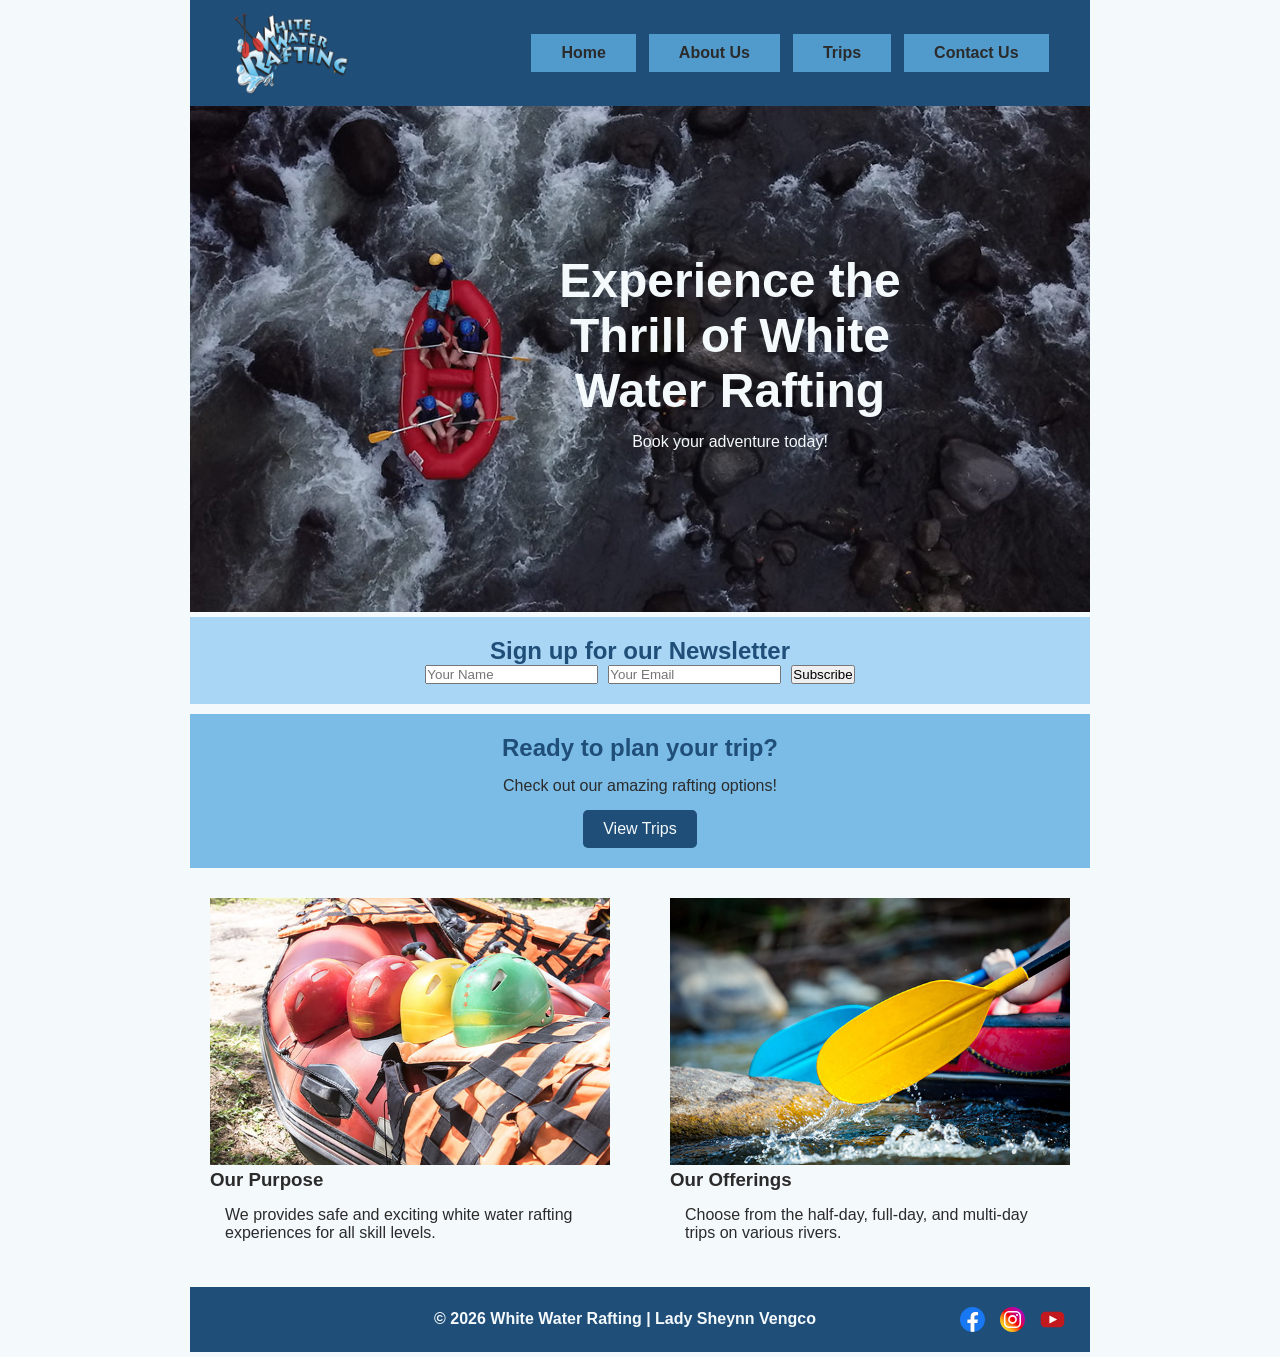
==== wwr/index.html @ a9899e2f "W06" ====
<!DOCTYPE html>
<html lang="en">

<head>
    <meta charset="UTF-8">
    <meta name="viewport" content="width=device-width, initial-scale=1.0">
    <title>Home</title>
    <meta name="description"
      content="The home page will contain some attention grabbing information including company information, call(s) to action, appealing graphics, and other items.">
    <meta name="author" content="Lady Sheynn Vengco">
    <link rel="stylesheet" href="styles/rafting.css">
</head>

<body>
    <header>
        <img src="images/z-wwr-oars.png" alt="WWR logo" width="120">
        <nav>
            <a href="index.html">Home</a>
            <a href="about.html">About Us</a>
            <a href="trips.html">Trips</a>
            <a href="contact.html">Contact Us</a>
        </nav>
    </header>
    <main>
        <section class="home-hero">
            <img src="images/rafting16_1024.jpg" alt="White Water Rafting Hero Image">
            <div class="home-hero-content">
                <h1>Experience the Thrill of White Water Rafting</h1>
                <p>Book your adventure today!</p>
            </div>
        </section>
        <section class="newsletter">
            <h2>Sign up for our Newsletter</h2>
            <form>
                <input type="text" name="name" placeholder="Your Name" required>
                <input type="email" name="email" placeholder="Your Email" required>
                <button type="submit">Subscribe</button>
            </form>
        </section>
        <section class="call-to-action">
            <h2>Ready to plan your trip?</h2>
            <p>Check out our amazing rafting options!</p>
            <a href="trips.html" class="button">View Trips</a>
        </section>
        <section class="grid-layout">
            <div class="grid-item">
                <img src="images/rafting22_600.jpg" alt="Safety Gears">
                <h3>Our Purpose</h3>
                <p>We provides safe and exciting white water rafting experiences for all skill
                    levels.</p>
            </div>
            <div class="grid-item">
                <img src="images/rafting20_600.jpg" alt="Various Trips">
                <h3>Our Offerings</h3>
                <p>Choose from the half-day, full-day, and multi-day trips on various rivers.</p>
            </div>
        </section>
    </main>
    <footer>
        <p>© 2026 White Water Rafting | Lady Sheynn Vengco</p>
        <nav class="socialmedia">
            <a href="https://facebook.com"><img src="images/facebook.svg" alt="Facebook"
                  width="30"></a>
            <a href="https://www.instagram.com/?hl=en"><img src="images/instagram.svg"
                  alt="Instagram" width="30"></a>
            <a href="https://youtube.com"><img src="images/youtube-square.svg" alt="YouTube"
                  width="30"></a>
        </nav>
    </footer>
</body>

</html>
---- wwr/styles/rafting.css ----
:root {
    /* Brand Colors */
    --primary: rgb(31, 78, 121);
    /* deep river blue - header, navbar, buttons */
    --primary-accent: rgba(93, 173, 226, 0.8);
    /* water blue - highlights, links, accents */
    --background: rgb(244, 249, 251);
    /* foam white - background */
    --text-color: rgb(43, 43, 43);
    /* dark rock gray - text color */
    --accent-1: rgba(192, 57, 43, 0.8);
    /* raft red - CTA buttons, important highlights */
    --accent-2: rgb(169, 214, 245);
    /* splash light blue - hover effects, subtle background */

    /* Fonts */
    --heading-font: 'Bebas Neue', 'Oswald', sans-serif;
    /* headings - titles */
    --body-font: 'Open Sans', 'Roboto', sans-serif;
    /* body text - paragraph and content */
    --nav-font: 'Montserrat', sans-serif;
    /* accent font - buttons and menus */
}

/* BASIC LAYOUT ACROSS THE WEBSITE */
* {
    margin: 0;
    padding: 0;
    box-sizing: border-box;
}

header,
main,
footer {
    /* limit page width and set center */
    max-width: 900px;
    margin: 0 auto;
}

/* Body */
body {
    /* font */
    font-family: var(--body-font);
    color: var(--text-color);

    /* background */
    background-color: var(--background);
}

/* Header */
header {
    display: grid;
    align-items: center;
    grid-template-columns: 300px 1fr;

    background-color: var(--primary);
    color: var(--background);
    padding: 10px 20px;
}

header img {
    width: 120px;
    margin-left: 20px;
}

/* Nav */
header nav {
    display: flex;
    justify-content: space-around;
    list-style-type: none;
}

header nav a {
    font-family: var(--nav-font);
    color: var(--text-color);
    text-decoration: none;
    font-weight: bolder;

    padding: 10px 30px;
    background-color: var(--primary-accent);
}

nav a:hover {
    color: var(--primary);
    background-color: var(--background);
}

nav,
p {
    margin: 10px;
    padding: 5px;
}

/* Footer */
footer {
    display: flex;
    align-items: center;
    padding: 5px 10px;
    background-color: var(--primary);
    color: var(--background);
    margin-bottom: 0;
}

footer p {
    flex: 1;
    text-align: center;
    margin: 0;
    padding-left: 100px;

    color: var(--background);
    font-family: var(--nav-font);
    font-weight: bold;
}

.socialmedia {
    display: flex;
    gap: 15px;
    margin-left: auto;
    text-decoration: none;
}

.socialmedia img {
    width: 25px;
    height: auto;
    display: block;
}

/* HOME PAGE */
/* Hero Section */
.home-hero {
    position: relative;
    max-width: 900px;
    margin: 0 auto;
}

.home-hero img {
    display: block;
    width: 100%;
    height: auto;
}

.home-hero-content {
    position: absolute;
    top: 50%;
    left: 60%;
    transform: translate(-50%, -50%);
    text-align: center;
    color: var(--background);
}

.home-hero-content h1 {
    font-size: 3rem;
    font-family: var(--heading-font);
    color: var(--background);
}

/* Newsletter Section */
.newsletter {
    background-color: var(--accent-2);
    padding: 20px;
    max-width: 900px;
    margin: 10 auto;
}

.newsletter h2 {
    text-align: center;
    color: var(--primary);
}

.newsletter form {
    display: flex;
    gap: 10px;
    justify-content: center;
}

/* Call-to-Action Section */
.call-to-action {
    background-color: var(--primary-accent);
    padding: 20px;
    max-width: 900px;
    margin: 10px auto;
    text-align: center;
}

.call-to-action .button {
    display: inline-block;
    padding: 10px 20px;
    background-color: var(--primary);
    color: var(--background);
    text-decoration: none;
    border-radius: 5px;
}

/* Grid Layout Section */
.grid-layout {
    display: grid;
    grid-template-columns: repeat(auto-fit, minmax(300px, 1fr));
    gap: 20px;
    max-width: 900px;
    margin: 10px auto;
}

.grid-item {
    /* background-color: var(--background); */
    padding: 20px;
    border-radius: 5px;
}

.grid-item img {
    width: 100%;
    height: auto;
}

/* ABOUT PAGE */
.hero,
section,
footer {
    /* border: 1px solid var(--primary); */
    margin: 5px auto;
}

.history,
.adventure {
    /* border: 1px solid var(--primary); */
    width: 100%;
}

.history h2,
.adventure h2 {
    text-align: center;
    margin-top: 10px;
}

/* Headings */
h1,
h2 {
    font-family: var(--heading-font);
    color: var(--primary);
}

/* Company's name - White Water Rafting */
.hero h1 {
    position: absolute;
    top: 15px;
    width: 100%;
    padding: 10px;
    text-align: center;
    background-color: var(--primary-accent);
    color: var(--text-color);
}

/* Main */
/* Class: Hero */
.hero {
    position: relative;
}

.hero img {
    display: block;
    width: 100%;
    height: auto;
}

.hero article {
    /* box */
    position: absolute;
    text-align: left;
    top: 350px;
    margin: 0 30px;
    background-color: var(--accent-1);
    padding: 8px;
    border-left: 6px solid rgb(231, 76, 60);

    color: var(--background);
}

.hero article p {
    font-weight: 500;
    text-shadow: 1px 1px 3px rgba(0, 0, 0, 0.5);
    margin: 0 5px;
}

.hero article img {
    float: right;
    width: 160px;
    margin: 5px 8px 5px 0;
    padding: 0;
    box-shadow: 0 0 10px var(--accent-2);
    border-radius: 5px;
}

/* History */
.history-content {
    display: grid;
    grid-template-columns: 1fr .8fr 1fr;
    gap: 5px;
    align-items: center;
    padding: 0 20px 10px;
}

.history-content img {
    width: 100%;
    height: auto;
    box-shadow: 0 0 10px var(--accent-2);
}

/* Class: Adventures */
.adventure-container {
    display: flex;
    justify-content: space-between;
    gap: 12px;
    padding: 0 20px;
}

/* Figure */
figure {
    margin: 5px 0 15px;
    text-align: center;
    flex: 1;

}

figure img {
    width: 100%;
    box-shadow: 0 0 8px var(--primary);
}

figcaption {
    font-family: var(--body-font);
    color: var(--text-color);
    font-size: small;
}

/* CONTACT PAGE */
.contact-detail {
    width: 100%;
    margin: 15px 0;
    text-align: center;
}

.contact-detail h1 {
    font-family: var(--heading-font);
    color: var(--primary);
}

.contact-detail p {
    font-family: var(--body-font);
    margin: 0;
    padding: 2px 0 0;
    font-weight: bold;
    font-size: 1.1rem;
}

.grid-group {
    display: grid;
    grid-template-columns: 1fr 1fr;
    gap: 30px;
    align-items: start;
    max-width: 1000px;
    margin: 0 auto;
}

.map-container iframe {
    width: 100%;
    aspect-ratio: 1 / 1;
    border: 0;
    box-shadow: 1px 1px 2px rgb(0, 0, 0, 0.4);
}

.form-group form {
    display: grid;
    width: 100%;
    margin: 20px auto;
    padding: 0 5px;
}

.client-detail label {
    font-family: var(--body-font);
    padding: 5px 0;
    margin: auto 0;
}

.client-detail {
    display: grid;
    grid-template-columns: 1fr 2fr;
    padding: 5px;
}

.client-detail input {
    margin-left: 10px;
    font-size: 1rem;
}

.radio-list {
    display: flex;
    align-items: center;
}

.radio-list input[type="radio"] {
    width: 20px;
    height: 20px;
    margin: 0 10px;
    cursor: pointer;
    flex-shrink: 0;
}

.radio-list label {
    line-height: 1;
}

.form-group textarea {
    font-family: var(--body-font);
    font-size: 1rem;
    margin: 2px 0;
    padding: 5px;
}

.checkbox-item {
    margin: 10px 0 0;
}

.checkbox-item input[type="checkbox"] {
    width: 20px;
    height: 20px;
    margin: 0 10px;
    cursor: pointer;
    flex-shrink: 0;
}

.checkbox-item label {
    line-height: 1;
}

.form-group button {
    margin: 15px 30px;
    padding: 5px;
}

.employees {
    background-color: var(--accent-2);
    text-align: center;
    margin: 10px 0;

    font-family: var(--body-font);
}

.employees h2 {
    padding: 5px;
}

.emp-profiles {
    display: flex;
    justify-content: space-between;
    gap: 12px;
    padding: 0 20px;
}

.emp-profiles figure img {
    width: 150px;
    background-color: var(--background);
}

.emp-profiles figcaption {
    font-size: 1rem;
    font-weight: 500;
    color: var(--text-color);
}
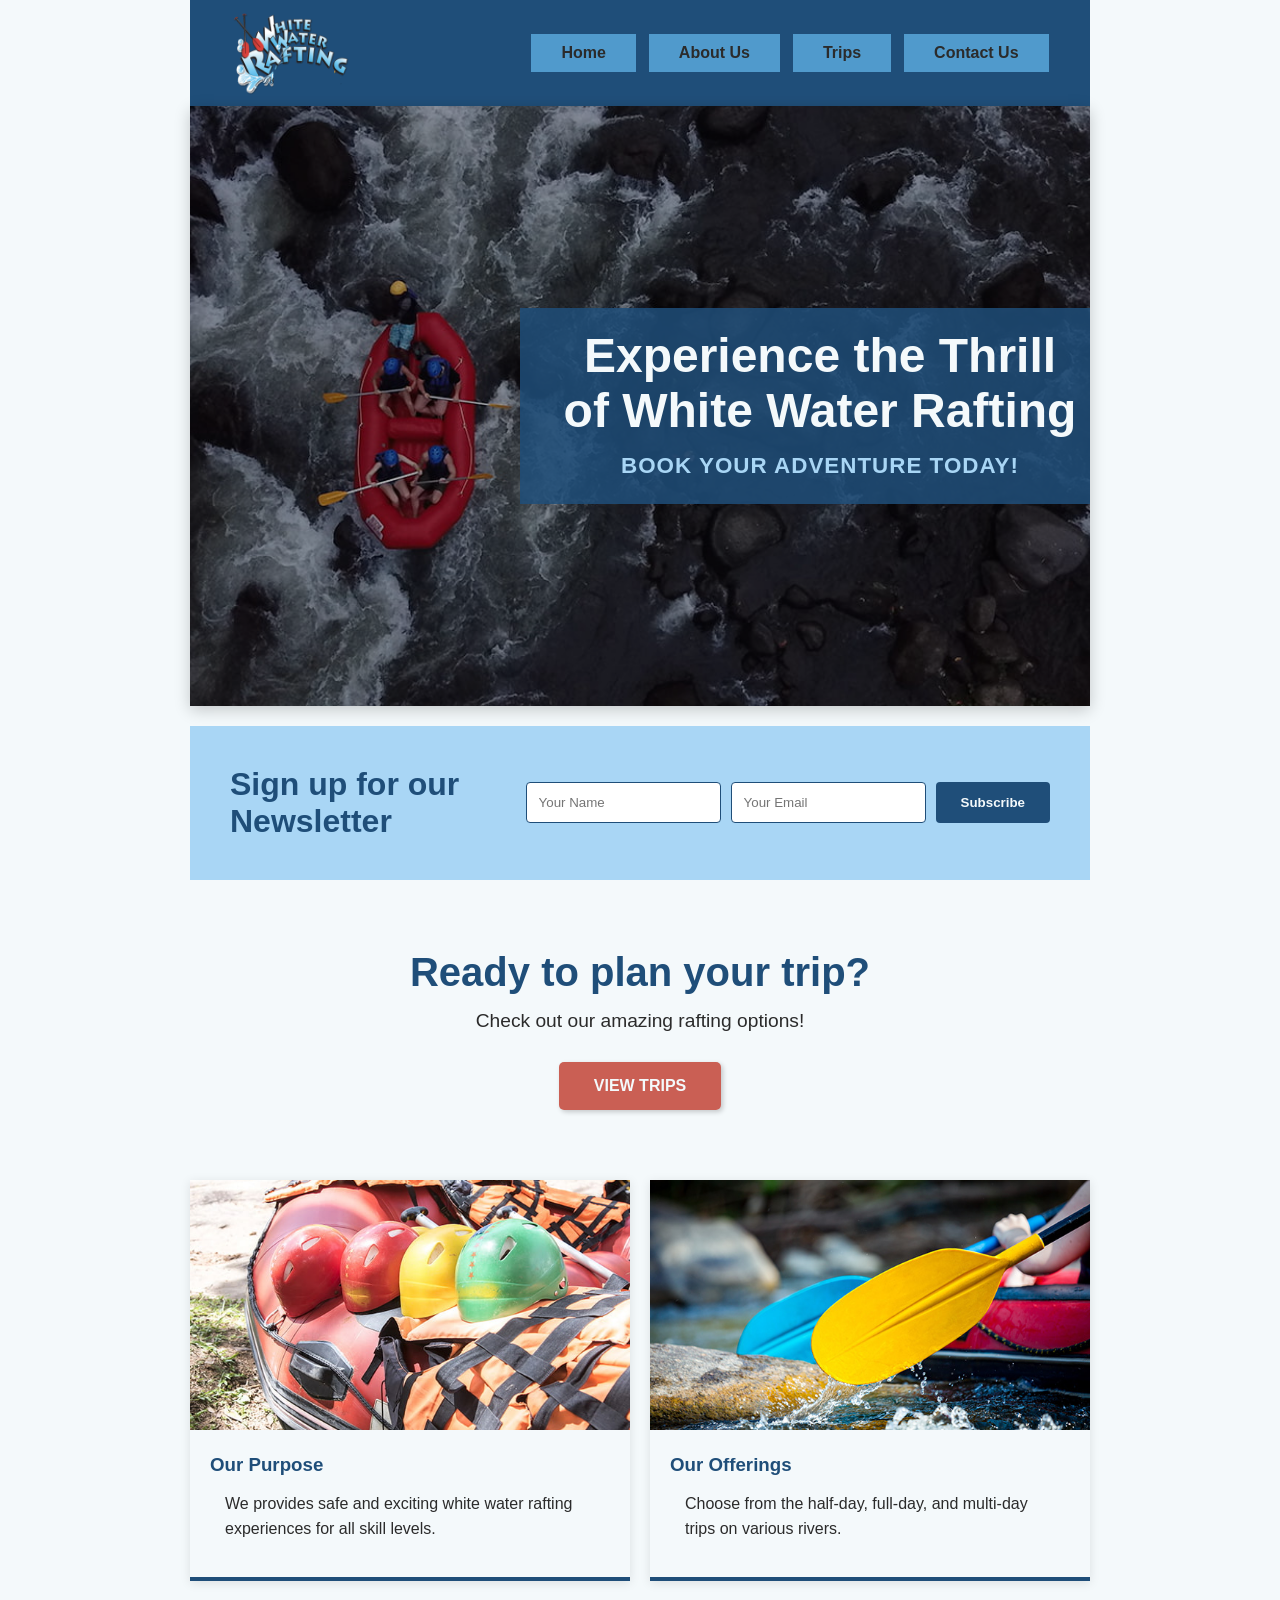
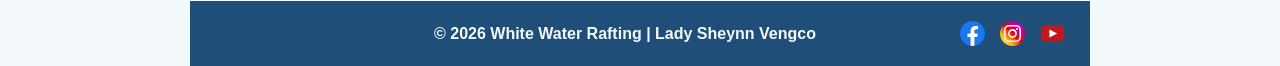
==== commit 82f65fe8: "W06" ====
--- a/wwr/index.html
+++ b/wwr/index.html
@@ -22,6 +22,7 @@
         </nav>
     </header>
     <main>
+
         <section class="home-hero">
             <img src="images/rafting16_1024.jpg" alt="White Water Rafting Hero Image">
             <div class="home-hero-content">
@@ -29,6 +30,7 @@
                 <p>Book your adventure today!</p>
             </div>
         </section>
+
         <section class="newsletter">
             <h2>Sign up for our Newsletter</h2>
             <form>
@@ -37,24 +39,33 @@
                 <button type="submit">Subscribe</button>
             </form>
         </section>
+
         <section class="call-to-action">
             <h2>Ready to plan your trip?</h2>
             <p>Check out our amazing rafting options!</p>
             <a href="trips.html" class="button">View Trips</a>
         </section>
+
         <section class="grid-layout">
             <div class="grid-item">
                 <img src="images/rafting22_600.jpg" alt="Safety Gears">
-                <h3>Our Purpose</h3>
-                <p>We provides safe and exciting white water rafting experiences for all skill
-                    levels.</p>
+                <div class="grid-item-content">
+                    <h3>Our Purpose</h3>
+                    <p>We provides safe and exciting white water rafting experiences for all skill
+                        levels.</p>
+                </div>
             </div>
+
             <div class="grid-item">
                 <img src="images/rafting20_600.jpg" alt="Various Trips">
-                <h3>Our Offerings</h3>
-                <p>Choose from the half-day, full-day, and multi-day trips on various rivers.</p>
+                <div class="grid-item-content">
+                    <h3>Our Offerings</h3>
+                    <p>Choose from the half-day, full-day, and multi-day trips on various rivers.
+                    </p>
+                </div>
             </div>
         </section>
+
     </main>
     <footer>
         <p>© 2026 White Water Rafting | Lady Sheynn Vengco</p>
--- a/wwr/styles/rafting.css
+++ b/wwr/styles/rafting.css
@@ -22,7 +22,11 @@
     /* accent font - buttons and menus */
 }
 
-/* BASIC LAYOUT ACROSS THE WEBSITE */
+/* =============================== */
+/* HEADER, FOOTER and BASIC STYLES */
+/*       across the website        */
+/* =============================== */
+
 * {
     margin: 0;
     padding: 0;
@@ -37,7 +41,7 @@
     margin: 0 auto;
 }
 
-/* Body */
+/* ----- Body ----- */
 body {
     /* font */
     font-family: var(--body-font);
@@ -47,7 +51,7 @@
     background-color: var(--background);
 }
 
-/* Header */
+/* ----- Header ----- */
 header {
     display: grid;
     align-items: center;
@@ -58,12 +62,13 @@
     padding: 10px 20px;
 }
 
+/* ----- White Water Rafting Logo ----- */
 header img {
     width: 120px;
     margin-left: 20px;
 }
 
-/* Nav */
+/* ----- Header Nav ----- */
 header nav {
     display: flex;
     justify-content: space-around;
@@ -91,7 +96,7 @@
     padding: 5px;
 }
 
-/* Footer */
+/* ----- Footer ----- */
 footer {
     display: flex;
     align-items: center;
@@ -112,6 +117,7 @@
     font-weight: bold;
 }
 
+/* ----- Social Media Icons ----- */
 .socialmedia {
     display: flex;
     gap: 15px;
@@ -125,343 +131,659 @@
     display: block;
 }
 
-/* HOME PAGE */
-/* Hero Section */
+/* =============== */
+/* HOME PAGE STYLE */
+/* =============== */
+
+/* -- HERO SECTION -- */
 .home-hero {
+    position: relative;
+    overflow: hidden;
+    box-shadow: 0 4px 15px rgb(0, 0, 0, 0.2);
+}
+
+.home-hero img {
+    display: block;
+    width: 100%;
+    height: 600px;
+    object-fit: cover;
+    filter: brightness(0.7);
+}
+
+.home-hero-content {
+    position: absolute;
+    top: 50%;
+    left: 70%;
+    transform: translate(-50%, -50%);
+
+    /* -- Design styling -- */
+    background-color: rgb(31, 78, 121, 0.85);
+    text-align: center;
+    padding: 20px 40px;
+    width: 80%;
+    max-width: 600px;
+}
+
+/* -- Heading -- */
+.home-hero-content h1 {
+    font-family: var(--heading-font);
+    color: var(--background);
+    font-size: 3rem;
+    margin-bottom: 10px;
+    padding: 0;
+    position: static;
+    background-color: transparent;
+}
+
+.home-hero-content p {
+    font-family: var(--body-font);
+    color: var(--accent-2);
+    font-size: 1.4rem;
+    font-weight: bold;
+    text-transform: uppercase;
+    letter-spacing: 1px;
+    margin: 0;
+}
+
+/* -- NEWSLETTER SECTION (Grid Layout) -- */
+.newsletter {
+    background-color: var(--accent-2);
+    margin: 20px auto;
+    padding: 40px;
+    display: grid;
+    grid-template-columns: 1fr 1.5fr;
+    align-items: center;
+    gap: 30px;
+}
+
+.newsletter h2 {
+    font-family: var(--heading-font);
+    color: var(--primary);
+    font-size: 2rem;
+    margin: 0;
+}
+
+.newsletter form {
+    display: flex;
+    gap: 10px;
+}
+
+.newsletter input {
+    flex: 1;
+    padding: 12px;
+    border: 1px solid var(--primary);
+    border-radius: 4px;
+    font-family: var(--body-font);
+}
+
+.newsletter button {
+    background-color: var(--primary);
+    padding: 12px 25px;
+    border: none;
+    border-radius: 4px;
+
+    color: var(--background);
+    font-family: var(--nav-font);
+    font-weight: bold;
+    cursor: pointer;
+    transition: background 0.3s;
+}
+
+.newsletter button:hover {
+    background-color: var(--accent-1);
+}
+
+/* -- CALL-TO-ACTION SECTION -- */
+.call-to-action {
+    background-color: var(--background);
+    text-align: center;
+    padding: 50px 20px;
+    margin: 20px auto;
+}
+
+.call-to-action h2 {
+    font-family: var(--heading-font);
+    color: var(--primary);
+    font-size: 2.5rem;
+    margin-bottom: 10px;
+}
+
+.call-to-action p {
+    font-family: var(--body-font);
+    color: var(--text-color);
+    font-size: 1.2rem;
+    margin-bottom: 25px;
+}
+
+.call-to-action .button {
+    display: inline-block;
+    padding: 15px 35px;
+    background-color: var(--accent-1);
+
+    color: var(--background);
+    font-family: var(--nav-font);
+    font-weight: bold;
+    text-decoration: none;
+    text-transform: uppercase;
+    border-radius: 5px;
+    transition: all 0.3s ease;
+    box-shadow: 2px 2px 5px rgb(0, 0, 0, 0.2);
+}
+
+.call-to-action .button:hover {
+    background-color: var(--primary);
+    transform: scale(1.05);
+}
+
+/* -- PURPOSE & OFFERINGS (Grid Layout) -- */
+.grid-layout {
+    display: grid;
+    grid-template-columns: 1fr 1fr;
+    gap: 20px;
+    margin: 20px auto;
+}
+
+.grid-item {
+    padding: 0;
+    overflow: hidden;
+    box-shadow: 0 2px 10px rgb(0, 0, 0, 0.1);
+    border-bottom: 4px solid var(--primary);
+}
+
+.grid-item img {
+    width: 100%;
+    height: 250px;
+    object-fit: cover;
+}
+
+.grid-item-content {
+    padding: 20px;
+}
+
+.grid-item-content h3 {
+    font-family: var(--heading-font);
+    color: var(--primary);
+    margin-top: 0;
+}
+
+.grid-item-content p {
+    font-family: var(--body-font);
+    line-height: 1.6;
+    color: var(--text-color);
+}
+
+/* ========================== */
+/* ABOUT PAGE SPECIFIC STYLES */
+/* ========================== */
+
+/* -- ABOUT HERO SECTION -- */
+.about-hero {
     position: relative;
     max-width: 900px;
     margin: 0 auto;
 }
 
-.home-hero img {
+.about-hero img[alt="banner"] {
+    width: 100%;
+    height: 400;
+    object-fit: cover;
     display: block;
-    width: 100%;
-    height: auto;
-}
-
-.home-hero-content {
+}
+
+.about-hero h1 {
     position: absolute;
-    top: 50%;
-    left: 60%;
-    transform: translate(-50%, -50%);
-    text-align: center;
-    color: var(--background);
-}
-
-.home-hero-content h1 {
-    font-size: 3rem;
+    top: 20px;
+    left: 0;
+    right: 0;
+    text-align: center;
+    background-color: rgb(31, 78, 121, 0.7);
+    color: var(--background);
     font-family: var(--heading-font);
-    color: var(--background);
-}
-
-/* Newsletter Section */
-.newsletter {
-    background-color: var(--accent-2);
+    padding: 15px;
+    margin: 0;
+    letter-spacing: 1px;
+}
+
+/* -- Mission Box -- */
+.about-hero article {
+    position: absolute;
+    bottom: 20px;
+    left: 20px;
+    right: 20px;
+    background-color: var(--accent-1);
     padding: 20px;
+
+    display: flex;
+    flex-direction: row-reverse;
+    align-items: center;
+    gap: 20px;
+    box-shadow: 0 4px 10px rgb(0, 0, 0, 0.3);
+}
+
+.about-hero article p {
+    color: var(--background);
+    margin: 0;
+    line-height: 1.3;
+    font-size: 1.1rem;
+    font-weight: 550;
+    text-align: left;
+}
+
+.about-hero article img {
+    border: 4px solid var(--background);
+    flex-shrink: 0;
+}
+
+/* -- HISTORY SECTION -- */
+.history {
     max-width: 900px;
-    margin: 10 auto;
-}
-
-.newsletter h2 {
-    text-align: center;
-    color: var(--primary);
-}
-
-.newsletter form {
-    display: flex;
-    gap: 10px;
-    justify-content: center;
-}
-
-/* Call-to-Action Section */
-.call-to-action {
-    background-color: var(--primary-accent);
-    padding: 20px;
-    max-width: 900px;
-    margin: 10px auto;
-    text-align: center;
-}
-
-.call-to-action .button {
-    display: inline-block;
-    padding: 10px 20px;
-    background-color: var(--primary);
-    color: var(--background);
-    text-decoration: none;
-    border-radius: 5px;
-}
-
-/* Grid Layout Section */
-.grid-layout {
-    display: grid;
-    grid-template-columns: repeat(auto-fit, minmax(300px, 1fr));
-    gap: 20px;
-    max-width: 900px;
-    margin: 10px auto;
-}
-
-.grid-item {
-    /* background-color: var(--background); */
-    padding: 20px;
-    border-radius: 5px;
-}
-
-.grid-item img {
-    width: 100%;
-    height: auto;
-}
-
-/* ABOUT PAGE */
-.hero,
-section,
-footer {
-    /* border: 1px solid var(--primary); */
-    margin: 5px auto;
-}
-
-.history,
-.adventure {
-    /* border: 1px solid var(--primary); */
-    width: 100%;
-}
-
-.history h2,
-.adventure h2 {
-    text-align: center;
-    margin-top: 10px;
-}
-
-/* Headings */
-h1,
-h2 {
-    font-family: var(--heading-font);
-    color: var(--primary);
-}
-
-/* Company's name - White Water Rafting */
-.hero h1 {
-    position: absolute;
-    top: 15px;
-    width: 100%;
-    padding: 10px;
-    text-align: center;
-    background-color: var(--primary-accent);
-    color: var(--text-color);
-}
-
-/* Main */
-/* Class: Hero */
-.hero {
-    position: relative;
-}
-
-.hero img {
-    display: block;
-    width: 100%;
-    height: auto;
-}
-
-.hero article {
-    /* box */
-    position: absolute;
-    text-align: left;
-    top: 350px;
-    margin: 0 30px;
-    background-color: var(--accent-1);
-    padding: 8px;
-    border-left: 6px solid rgb(231, 76, 60);
-
-    color: var(--background);
-}
-
-.hero article p {
-    font-weight: 500;
-    text-shadow: 1px 1px 3px rgba(0, 0, 0, 0.5);
-    margin: 0 5px;
-}
-
-.hero article img {
-    float: right;
-    width: 160px;
-    margin: 5px 8px 5px 0;
-    padding: 0;
-    box-shadow: 0 0 10px var(--accent-2);
-    border-radius: 5px;
-}
-
-/* History */
+    margin: 30px auto;
+    text-align: center;
+}
+
+.history h2 {
+    color: var(--primary);
+    margin-bottom: 10px;
+    font-size: 2rem;
+    letter-spacing: 1px;
+}
+
 .history-content {
     display: grid;
-    grid-template-columns: 1fr .8fr 1fr;
-    gap: 5px;
+    grid-template-columns: 1fr 300px 1fr;
     align-items: center;
-    padding: 0 20px 10px;
+    gap: 20px;
+    text-align: left;
 }
 
 .history-content img {
     width: 100%;
+    border-radius: 8px;
+    box-shadow: 0 4px 8px rgb(0, 0, 0, 0.1);
+}
+
+/* -- ADVENTURE CONTAINER (Horizontal Cards) */
+.adventure {
+    background-color: var(--accent-2);
+    padding: 40px 20px 50px;
+    margin-top: 50px;
+    text-align: center;
+}
+
+.adventure h2 {
+    margin-bottom: 30px;
+    color: var(--primary);
+    font-size: 2rem;
+    letter-spacing: 1px;
+}
+
+.adventure-container {
+    display: flex;
+    justify-content: center;
+    gap: 15px;
+    flex-wrap: wrap;
+}
+
+.adventure-container figure {
+    margin: 0;
+    background-color: var(--background);
+    padding: 10px;
+    border-radius: 5px;
+    box-shadow: 0 4px 10px rgb(0, 0, 0, 0.1);
+    width: 160px;
+    transition: transform 0.3s;
+}
+
+.adventure-container figure:hover {
+    transform: scale(1.05)
+}
+
+.adventure-container img {
+    width: 100%;
+    height: 200px;
+    object-fit: cover;
+    border-radius: 3px;
+}
+
+.adventure-container figcaption {
+    margin-top: 10px;
+    font-size: 0.9rem;
+    font-weight: bold;
+    color: var(--primary);
+    cursor: default;
+}
+
+/* ========================== */
+/* TRIPS PAGE SPECIFIC STYLES */
+/* ========================== */
+
+/* -- Trip Page main -- */
+.trip-page {
+    max-width: 900px;
+    margin: 0 auto;
+    padding: 10px;
+}
+
+/* -- Trip-hero Section -- */
+.trips-hero {
+    background-color: var(--accent-2);
+    padding: 30px;
+    text-align: center;
+    border-radius: 5px;
+    margin-bottom: 20px;
+}
+
+.trips-hero p {
+    color: var(--text-color);
+    font-size: 1.1rem;
+    margin-bottom: 15px;
+}
+
+/* -- Trip-description Section--  */
+.trips-cta-btn {
+    display: inline-block;
+    padding: 12px 24px;
+    background-color: var(--accent-1);
+    color: var(--background);
+    text-decoration: none;
+
+    font-family: var(--nav-font);
+    font-weight: bold;
+    border-radius: 5px;
+    border: 2px solid rgb(231, 76, 60);
+    transition: background-color 0.3s ease;
+}
+
+.trips-cta-btn:hover {
+    background-color: rgb(231, 76, 60);
+    color: var(--background);
+}
+
+.trip-description h2 {
+    text-align: center;
+    margin-bottom: 15px;
+}
+
+.trip-item {
+    display: flex;
+    align-items: center;
+    gap: 20px;
+    margin-bottom: 25px;
+    background-color: var(--background);
+    padding: 20px;
+    border-radius: 8px;
+    box-shadow: 0 0 8px rgb(0, 0, 0, 0.1);
+}
+
+.trip-right {
+    flex-direction: row-reverse;
+}
+
+.trip-img {
+    flex: 1 1 45%;
+    max-width: 45%;
+    width: 100%;
     height: auto;
-    box-shadow: 0 0 10px var(--accent-2);
-}
-
-/* Class: Adventures */
-.adventure-container {
-    display: flex;
-    justify-content: space-between;
-    gap: 12px;
-    padding: 0 20px;
-}
-
-/* Figure */
-figure {
-    margin: 5px 0 15px;
-    text-align: center;
-    flex: 1;
-
-}
-
-figure img {
-    width: 100%;
-    box-shadow: 0 0 8px var(--primary);
-}
-
-figcaption {
+    object-fit: cover;
+    border-radius: 5px;
+    box-shadow: 0 0 8px var(--accent-2);
+}
+
+.trip-text {
+    flex: 1 1 50%;
+}
+
+.trip-text h3 {
+    font-family: var(--nav-font);
+    color: var(--primary);
+    margin-bottom: 8px;
+}
+
+/* -- Trip Schedule Section -- */
+.trip-schedule {
+    margin: 30px 0;
+}
+
+.trip-schedule h2 {
+    text-align: center;
+    margin-bottom: 15px;
+}
+
+/* -- Trip Schedule Table -- */
+.trip-schedule-table {
+    width: 100%;
+    border-collapse: collapse;
+    background-color: rgb(244, 249, 251);
+    border-radius: 5px;
+    overflow: hidden;
+    box-shadow: 0 0 8px rgb(0, 0, 0, 0.1);
+}
+
+/* -- Table Header Styles -- */
+.trip-schedule-table th {
+    background-color: var(--primary);
+    color: var(--background);
+    font-family: var(--nav-font);
+    font-weight: bold;
+    text-transform: uppercase;
+    text-align: left;
+    padding: 12px;
+}
+
+/* -- Table Row Styles -- */
+.trip-schedule-table td {
+    padding: 12px;
+    font: var(--body-font);
+    border-bottom: 1px solid rgb(43, 43, 43);
+}
+
+/* -- Styles the 4th column (Price) for every row -- */
+.trip-schedule-table tbody td:nth-child(4) {
+    font-weight: bold;
+    color: var(--accent-1);
+}
+
+/* -- Column Specific Width Adjustments -- */
+.table-trip-name {
+    width: 30%;
+}
+
+.table-class,
+.table-duration {
+    width: 15%;
+}
+
+.table-price {
+    width: 15%;
+}
+
+.table-departures {
+    width: 25%;
+}
+
+/* =========================== */
+/* CONTACT PAGE SPECIFIC STYLE */
+/* =========================== */
+
+/* -- Header Contact Details */
+.contact-detail {
+    text-align: center;
+    background-color: var(--accent-2);
+    color: var(--primary);
+    padding: 40px 20px;
+    margin: 5px 0 30px;
+    border-bottom: 4px solid var(--primary-accent);
+    border-radius: 5px;
+}
+
+.contact-detail h1 {
+    font-family: var(--heading-font);
+    font-size: 2.8rem;
+    margin-bottom: 15px;
+    position: static;
+    background-color: transparent;
+}
+
+.contact-detail p {
+    margin: 2px 0;
+    font-size: 1.2rem;
     font-family: var(--body-font);
     color: var(--text-color);
-    font-size: small;
-}
-
-/* CONTACT PAGE */
-.contact-detail {
-    width: 100%;
-    margin: 15px 0;
-    text-align: center;
-}
-
-.contact-detail h1 {
-    font-family: var(--heading-font);
-    color: var(--primary);
-}
-
-.contact-detail p {
-    font-family: var(--body-font);
-    margin: 0;
-    padding: 2px 0 0;
-    font-weight: bold;
-    font-size: 1.1rem;
-}
-
+}
+
+/* -- Grid Group (Map & Form) -- */
 .grid-group {
     display: grid;
     grid-template-columns: 1fr 1fr;
     gap: 30px;
-    align-items: start;
-    max-width: 1000px;
-    margin: 0 auto;
-}
-
+    margin-bottom: 50px;
+}
+
+/* -- Map Container Styling -- */
 .map-container iframe {
     width: 100%;
-    aspect-ratio: 1 / 1;
+    height: 100%;
+    min-height: 450px;
     border: 0;
-    box-shadow: 1px 1px 2px rgb(0, 0, 0, 0.4);
+    box-shadow: 0 4px 12px rgb(0, 0, 0, 0.1);
+}
+
+/* -- Form Group -- */
+.form-group {
+    padding: 25px;
 }
 
 .form-group form {
-    display: grid;
-    width: 100%;
-    margin: 20px auto;
-    padding: 0 5px;
-}
-
-.client-detail label {
-    font-family: var(--body-font);
-    padding: 5px 0;
-    margin: auto 0;
+    display: flex;
+    flex-direction: column;
+    gap: 15px;
 }
 
 .client-detail {
-    display: grid;
-    grid-template-columns: 1fr 2fr;
-    padding: 5px;
-}
-
-.client-detail input {
-    margin-left: 10px;
-    font-size: 1rem;
-}
-
-.radio-list {
-    display: flex;
-    align-items: center;
-}
-
-.radio-list input[type="radio"] {
-    width: 20px;
-    height: 20px;
-    margin: 0 10px;
-    cursor: pointer;
-    flex-shrink: 0;
-}
-
-.radio-list label {
-    line-height: 1;
-}
-
+    display: flex;
+    flex-direction: column;
+    gap: 5px;
+}
+
+.form-group label {
+    font-family: var(--nav-font);
+    font-weight: bold;
+    color: var(--primary);
+}
+
+.form-group input[type="text"],
+.form-group input[type="email"],
 .form-group textarea {
+    padding: 10px;
+    border: 1px solid var(--primary-accent);
     font-family: var(--body-font);
     font-size: 1rem;
-    margin: 2px 0;
-    padding: 5px;
-}
-
+}
+
+/* -- Radio Buttons Layout -- */
+.radio-buttons {
+    display: flex;
+    flex-direction: column;
+    gap: 8px;
+    padding: 10px 0;
+}
+
+.radio-list {
+    display: flex;
+    align-items: center;
+    gap: 10px;
+}
+
+/* -- Checkbox Style -- */
 .checkbox-item {
-    margin: 10px 0 0;
-}
-
+    display: flex;
+    align-items: center;
+    gap: 10px;
+    margin: 10px 0;
+}
+
+/* -- Radio Button and Checkbox Resizing -- */
+.radio-list input[type="radio"],
 .checkbox-item input[type="checkbox"] {
-    width: 20px;
-    height: 20px;
-    margin: 0 10px;
+    transform: scale(1.4);
+    margin-right: 8px;
     cursor: pointer;
-    flex-shrink: 0;
-}
-
+    accent-color: var(--primary);
+}
+
+.radio-list label,
 .checkbox-item label {
-    line-height: 1;
+    cursor: pointer;
+    font-family: var(--body-font);
+    font-size: 1.1rem;
 }
 
 .form-group button {
-    margin: 15px 30px;
-    padding: 5px;
-}
-
+    background-color: var(--accent-1);
+    padding: 13px;
+    border: none;
+    border-radius: 5px;
+
+    color: var(--background);
+    font-family: var(--nav-font);
+    font-weight: bold;
+    font-size: 1.2rem;
+    cursor: pointer;
+    transition: 0.3s;
+}
+
+.form-group button:hover {
+    background-color: var(--primary);
+}
+
+/* -- Employees Section -- */
 .employees {
+    text-align: center;
     background-color: var(--accent-2);
-    text-align: center;
-    margin: 10px 0;
-
-    font-family: var(--body-font);
+    padding: 40px 20px;
+    margin: 20px -10px 5px;
+    border-top: 4px solid var(--primary-accent);
 }
 
 .employees h2 {
-    padding: 5px;
+    margin-bottom: 30px;
+    font-family: var(--heading-font);
+    color: var(--primary);
+    font-size: 2.2rem;
 }
 
 .emp-profiles {
-    display: flex;
-    justify-content: space-between;
-    gap: 12px;
-    padding: 0 20px;
-}
-
-.emp-profiles figure img {
-    width: 150px;
+    display: grid;
+    grid-template-columns: repeat(3, 1fr);
+    gap: 30px;
+    max-width: 900px;
+    margin: 0 auto;
+}
+
+.emp-profiles figure {
+    margin: 0;
     background-color: var(--background);
+    pad: 15px;
+    border-radius: 8px;
+    box-shadow: 0 4px 15px rgb(0, 0, 0, 0.1);
+    transition: transform 0.3s ease;
+}
+
+.emp-profiles figure:hover {
+    transform: translateY(-5px);
+}
+
+.emp-profiles img {
+    width: 100%;
+    height: 250px;
+    object-fit: cover;
+    border: 4px;
 }
 
 .emp-profiles figcaption {
-    font-size: 1rem;
-    font-weight: 500;
-    color: var(--text-color);
+    margin-top: 15px;
+    font-family: var(--nav-font);
+    font-weight: bold;
+    color: var(--primary);
+    font-size: 1.1rem;
 }
